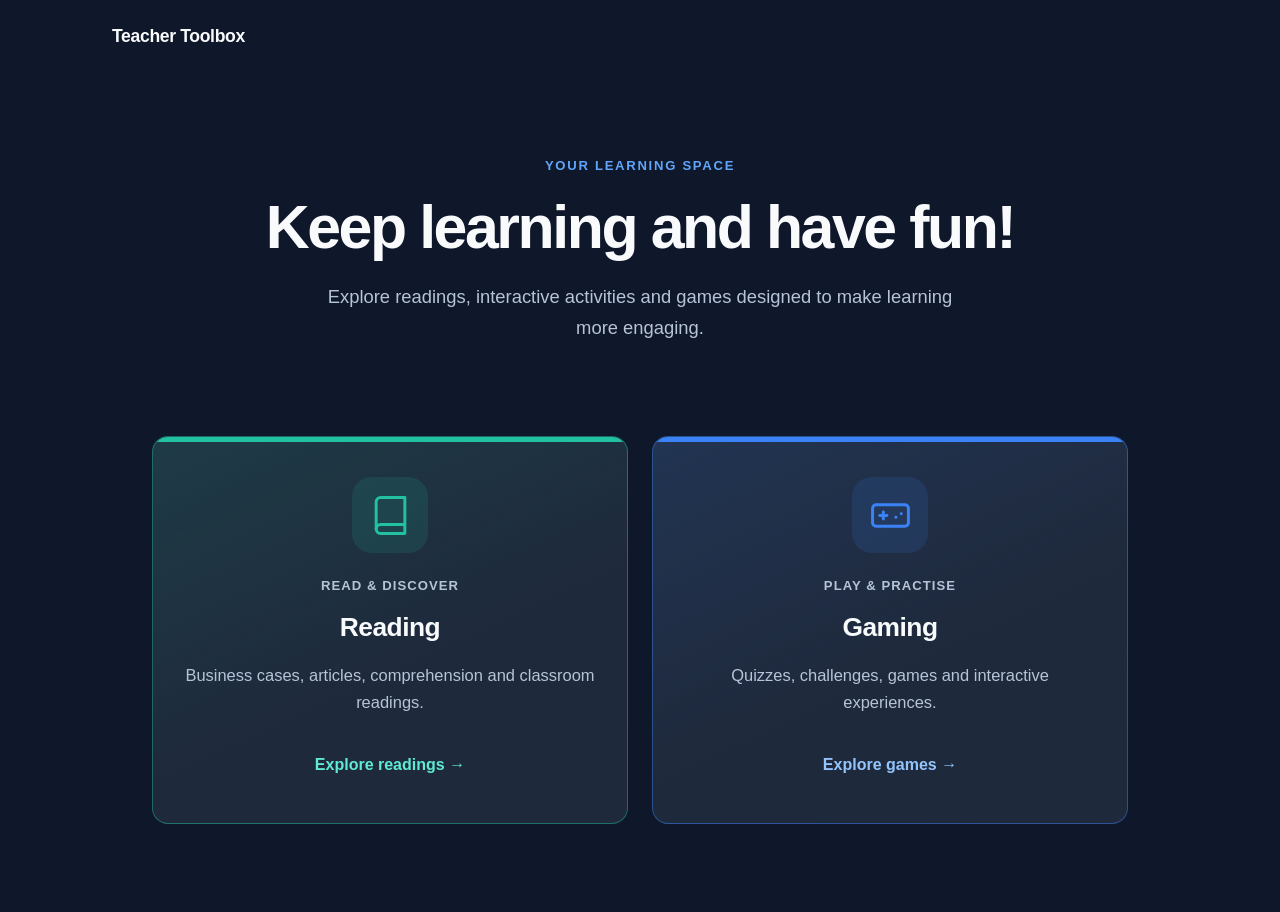
==== index.html @ 6ec53516 "Update index.html" ====
<!DOCTYPE html>
<html lang="en">
<head>
<meta charset="UTF-8">
<meta name="viewport" content="width=device-width, initial-scale=1.0">
<meta name="description" content="A bilingual library of reading activities and educational games.">
<meta name="theme-color" content="#0f172a">
<title>Teacher Toolbox | Learning Library</title>
<style>
:root {
  --bg-color:#0f172a; --surface-color:#1e293b; --text-primary:#f8fafc;
  --text-secondary:#b6c4d8; --accent-color:#60a5fa; --border-color:#3b4b63;
  --reading-accent:#22c1a1; --reading-soft:rgba(34,193,161,.12);
  --gaming-accent:#3b82f6; --gaming-soft:rgba(59,130,246,.13);
  --font-family:-apple-system,BlinkMacSystemFont,"Segoe UI",Roboto,Helvetica,Arial,sans-serif;
}
*{box-sizing:border-box;margin:0;padding:0}
body{min-height:100vh;background:var(--bg-color);color:var(--text-primary);font-family:var(--font-family);font-size:17px;line-height:1.65;-webkit-font-smoothing:antialiased;text-rendering:optimizeLegibility}
a{color:inherit;text-decoration:none}
.site-header{display:flex;align-items:center;justify-content:space-between;width:min(1120px,100%);margin:0 auto;padding:1.35rem 2rem}
.brand{font-size:1.1rem;font-weight:700;letter-spacing:-.02em}
.hero{max-width:850px;margin:0 auto;padding:5.2rem 1.5rem 4rem;text-align:center}
.eyebrow{display:block;margin-bottom:1rem;color:var(--accent-color);font-size:.82rem;font-weight:750;letter-spacing:.13em;text-transform:uppercase}
.hero h1{margin-bottom:1.25rem;font-size:clamp(2.5rem,5.5vw,3.8rem);font-weight:750;letter-spacing:-.04em;line-height:1.12}
.hero p{max-width:650px;margin:0 auto;color:var(--text-secondary);font-size:1.15rem;line-height:1.7}
.categories{width:min(1040px,100%);margin:0 auto;padding:1.8rem 2rem 5.5rem}
.category-grid{display:grid;grid-template-columns:repeat(2,minmax(0,1fr));gap:1.5rem}
.category-card{position:relative;display:flex;min-width:0;flex-direction:column;align-items:center;overflow:hidden;padding:2.5rem 2rem 2.2rem;border:1px solid var(--border-color);border-radius:16px;background:var(--surface-color);text-align:center;transition:transform .2s ease,border-color .2s ease,box-shadow .2s ease}
.category-card:before{position:absolute;top:0;left:0;width:100%;height:5px;content:""}
.reading-card{border-color:rgba(34,193,161,.42);background:linear-gradient(155deg,var(--reading-soft),transparent 58%),var(--surface-color)}
.reading-card:before{background:var(--reading-accent)}
.games-card{border-color:rgba(59,130,246,.45);background:linear-gradient(155deg,var(--gaming-soft),transparent 58%),var(--surface-color)}
.games-card:before{background:var(--gaming-accent)}
.category-card:hover,.category-card:focus-visible{transform:translateY(-4px);outline:none;box-shadow:0 14px 32px rgba(0,0,0,.2)}
.reading-card:hover,.reading-card:focus-visible{border-color:var(--reading-accent)}
.games-card:hover,.games-card:focus-visible{border-color:var(--gaming-accent)}
.card-icon{display:grid;width:76px;height:76px;place-items:center;margin:0 auto 1.35rem;border-radius:20px}
.reading-card .card-icon{color:var(--reading-accent);background:var(--reading-soft)}
.games-card .card-icon{color:var(--gaming-accent);background:var(--gaming-soft)}
.card-icon svg{display:block;width:43px;height:43px;fill:none;stroke:currentColor;stroke-width:1.65;stroke-linecap:round;stroke-linejoin:round}
.card-label{margin-bottom:.55rem;color:var(--text-secondary);font-size:.82rem;font-weight:750;letter-spacing:.08em;text-transform:uppercase}
.category-card h2{margin-bottom:.8rem;font-size:1.65rem;font-weight:700;letter-spacing:-.02em}
.category-card p{flex-grow:1;margin-bottom:1.7rem;color:var(--text-secondary);font-size:1.03rem;line-height:1.65}
.card-link{display:inline-flex;align-items:center;min-height:44px;font-size:1rem;font-weight:700}
.reading-card .card-link{color:#5eead4}
.games-card .card-link{color:#93c5fd}
@media(max-width:700px){
 body{font-size:16px}
 .site-header{padding:1.1rem 1.25rem}
 .hero{padding:3.5rem 1.25rem 2.7rem}
 .hero h1{font-size:clamp(2.15rem,9vw,3rem)}
 .hero p{font-size:1.05rem}
 .categories{padding:1rem 1.15rem 3.5rem}
 .category-grid{grid-template-columns:1fr;gap:1.1rem}
 .category-card{padding:2rem 1.4rem 1.8rem}
 .category-card h2{font-size:1.55rem}
 .category-card p{font-size:1rem}
}
@media(max-width:360px){.hero h1{font-size:2rem}.category-card{padding-inline:1.1rem}}
@media(prefers-reduced-motion:reduce){*,*::before,*::after{scroll-behavior:auto!important;transition-duration:.01ms!important}}
</style>
</head>
<body>
<header class="site-header"><a class="brand" href="index.html">Teacher Toolbox</a></header>
<main>
<section class="hero">
<span class="eyebrow">YOUR LEARNING SPACE</span>
<h1>Keep learning and have fun!</h1>
<p>Explore readings, interactive activities and games designed to make learning more engaging.</p>
</section>
<section class="categories" id="categories" aria-label="Learning categories">
<div class="category-grid">
<a class="category-card reading-card" href="reading/index.html">
<div class="card-icon" aria-hidden="true">
<svg viewBox="0 0 24 24">
<path d="M4 19.5A2.5 2.5 0 0 1 6.5 17H20"></path>
<path d="M6.5 2H20v20H6.5A2.5 2.5 0 0 1 4 19.5v-15A2.5 2.5 0 0 1 6.5 2z"></path>
</svg>
</div>
<span class="card-label">READ & DISCOVER</span>
<h2>Reading</h2>
<p>Business cases, articles, comprehension and classroom readings.</p>
<span class="card-link">Explore readings →</span>
</a>
<a class="category-card games-card" href="games/index.html">
<div class="card-icon" aria-hidden="true">
<svg viewBox="0 0 24 24">
<rect x="2" y="6" width="20" height="12" rx="2"></rect>
<line x1="6" y1="12" x2="10" y2="12"></line>
<line x1="8" y1="10" x2="8" y2="14"></line>
<line x1="15" y1="13" x2="15.01" y2="13"></line>
<line x1="18" y1="11" x2="18.01" y2="11"></line>
</svg>
</div>
<span class="card-label">PLAY & PRACTISE</span>
<h2>Gaming</h2>
<p>Quizzes, challenges, games and interactive experiences.</p>
<span class="card-link">Explore games →</span>
</a>
</div>
</section>
</main>
</body>
</html>
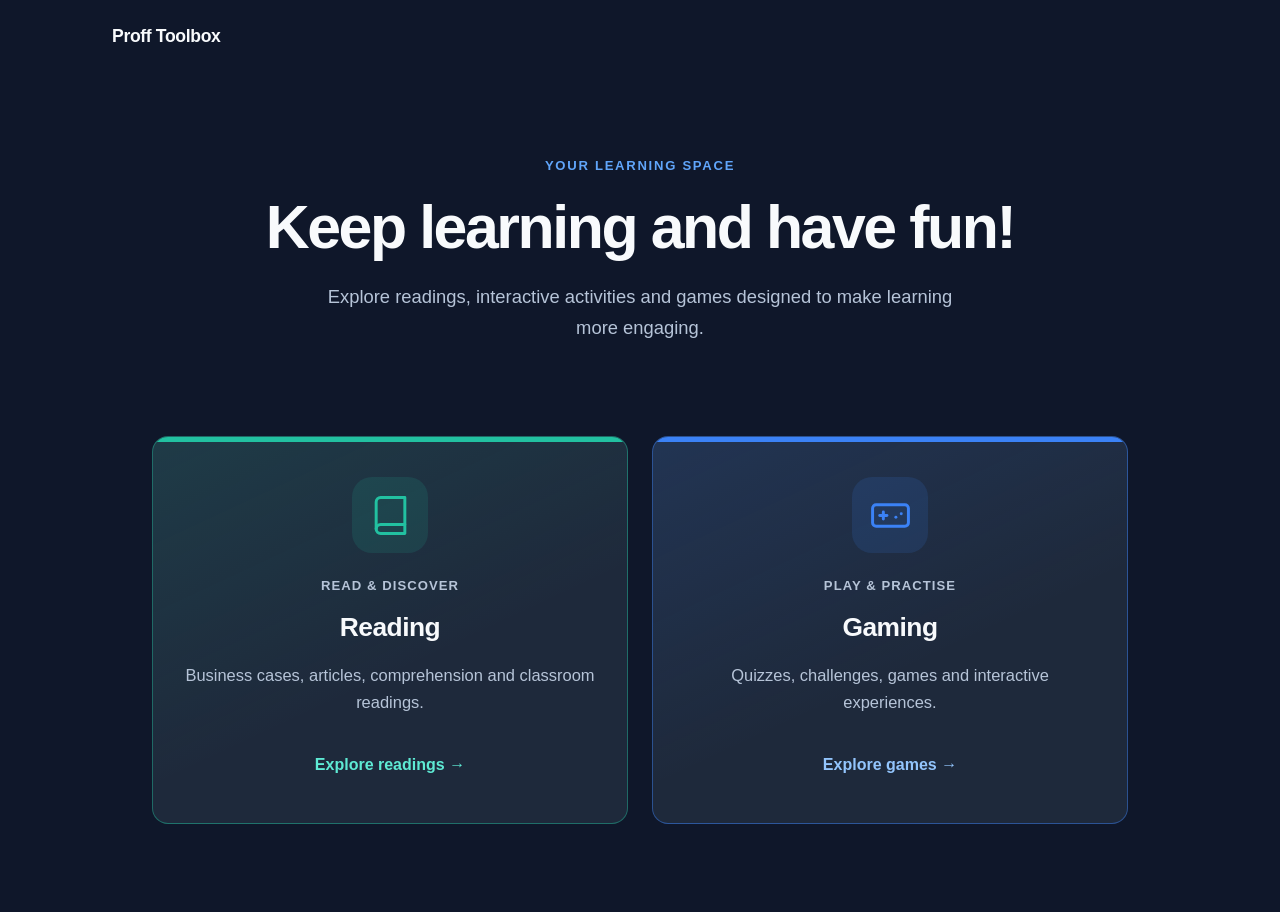
==== commit 6a67cbf4: "Update index.html" ====
--- a/index.html
+++ b/index.html
@@ -5,7 +5,7 @@
 <meta name="viewport" content="width=device-width, initial-scale=1.0">
 <meta name="description" content="A bilingual library of reading activities and educational games.">
 <meta name="theme-color" content="#0f172a">
-<title>Teacher Toolbox | Learning Library</title>
+<title>Proff Toolbox | Learning Library</title>
 <style>
 :root {
   --bg-color:#0f172a; --surface-color:#1e293b; --text-primary:#f8fafc;
@@ -61,7 +61,7 @@
 </style>
 </head>
 <body>
-<header class="site-header"><a class="brand" href="index.html">Teacher Toolbox</a></header>
+<header class="site-header"><a class="brand" href="index.html">Proff Toolbox</a></header>
 <main>
 <section class="hero">
 <span class="eyebrow">YOUR LEARNING SPACE</span>
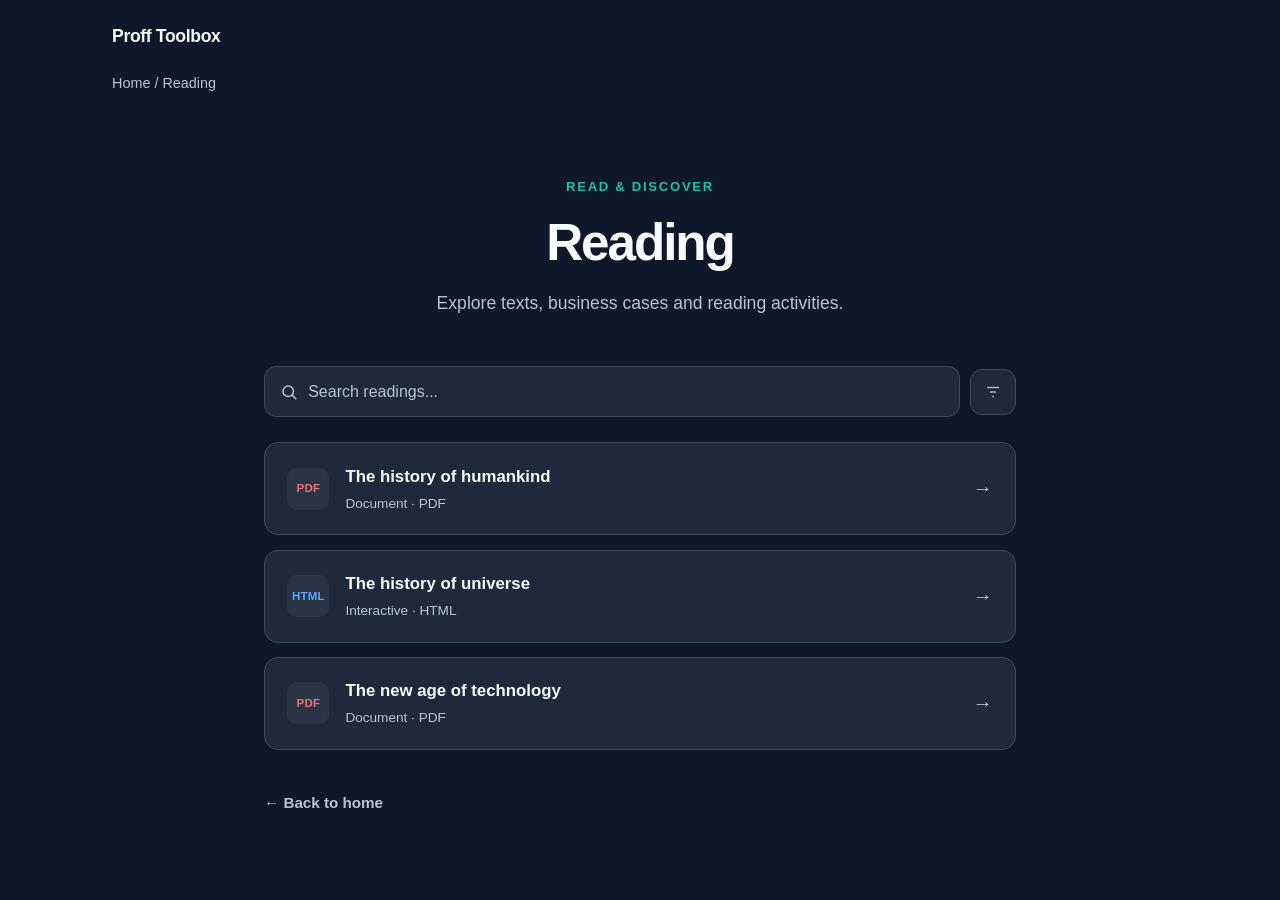
==== commit a322d343: "Update index.html" ====
--- a/index.html
+++ b/index.html
@@ -1,104 +1,474 @@
 <!DOCTYPE html>
 <html lang="en">
 <head>
-<meta charset="UTF-8">
-<meta name="viewport" content="width=device-width, initial-scale=1.0">
-<meta name="description" content="A bilingual library of reading activities and educational games.">
-<meta name="theme-color" content="#0f172a">
-<title>Proff Toolbox | Learning Library</title>
-<style>
-:root {
-  --bg-color:#0f172a; --surface-color:#1e293b; --text-primary:#f8fafc;
-  --text-secondary:#b6c4d8; --accent-color:#60a5fa; --border-color:#3b4b63;
-  --reading-accent:#22c1a1; --reading-soft:rgba(34,193,161,.12);
-  --gaming-accent:#3b82f6; --gaming-soft:rgba(59,130,246,.13);
-  --font-family:-apple-system,BlinkMacSystemFont,"Segoe UI",Roboto,Helvetica,Arial,sans-serif;
-}
-*{box-sizing:border-box;margin:0;padding:0}
-body{min-height:100vh;background:var(--bg-color);color:var(--text-primary);font-family:var(--font-family);font-size:17px;line-height:1.65;-webkit-font-smoothing:antialiased;text-rendering:optimizeLegibility}
-a{color:inherit;text-decoration:none}
-.site-header{display:flex;align-items:center;justify-content:space-between;width:min(1120px,100%);margin:0 auto;padding:1.35rem 2rem}
-.brand{font-size:1.1rem;font-weight:700;letter-spacing:-.02em}
-.hero{max-width:850px;margin:0 auto;padding:5.2rem 1.5rem 4rem;text-align:center}
-.eyebrow{display:block;margin-bottom:1rem;color:var(--accent-color);font-size:.82rem;font-weight:750;letter-spacing:.13em;text-transform:uppercase}
-.hero h1{margin-bottom:1.25rem;font-size:clamp(2.5rem,5.5vw,3.8rem);font-weight:750;letter-spacing:-.04em;line-height:1.12}
-.hero p{max-width:650px;margin:0 auto;color:var(--text-secondary);font-size:1.15rem;line-height:1.7}
-.categories{width:min(1040px,100%);margin:0 auto;padding:1.8rem 2rem 5.5rem}
-.category-grid{display:grid;grid-template-columns:repeat(2,minmax(0,1fr));gap:1.5rem}
-.category-card{position:relative;display:flex;min-width:0;flex-direction:column;align-items:center;overflow:hidden;padding:2.5rem 2rem 2.2rem;border:1px solid var(--border-color);border-radius:16px;background:var(--surface-color);text-align:center;transition:transform .2s ease,border-color .2s ease,box-shadow .2s ease}
-.category-card:before{position:absolute;top:0;left:0;width:100%;height:5px;content:""}
-.reading-card{border-color:rgba(34,193,161,.42);background:linear-gradient(155deg,var(--reading-soft),transparent 58%),var(--surface-color)}
-.reading-card:before{background:var(--reading-accent)}
-.games-card{border-color:rgba(59,130,246,.45);background:linear-gradient(155deg,var(--gaming-soft),transparent 58%),var(--surface-color)}
-.games-card:before{background:var(--gaming-accent)}
-.category-card:hover,.category-card:focus-visible{transform:translateY(-4px);outline:none;box-shadow:0 14px 32px rgba(0,0,0,.2)}
-.reading-card:hover,.reading-card:focus-visible{border-color:var(--reading-accent)}
-.games-card:hover,.games-card:focus-visible{border-color:var(--gaming-accent)}
-.card-icon{display:grid;width:76px;height:76px;place-items:center;margin:0 auto 1.35rem;border-radius:20px}
-.reading-card .card-icon{color:var(--reading-accent);background:var(--reading-soft)}
-.games-card .card-icon{color:var(--gaming-accent);background:var(--gaming-soft)}
-.card-icon svg{display:block;width:43px;height:43px;fill:none;stroke:currentColor;stroke-width:1.65;stroke-linecap:round;stroke-linejoin:round}
-.card-label{margin-bottom:.55rem;color:var(--text-secondary);font-size:.82rem;font-weight:750;letter-spacing:.08em;text-transform:uppercase}
-.category-card h2{margin-bottom:.8rem;font-size:1.65rem;font-weight:700;letter-spacing:-.02em}
-.category-card p{flex-grow:1;margin-bottom:1.7rem;color:var(--text-secondary);font-size:1.03rem;line-height:1.65}
-.card-link{display:inline-flex;align-items:center;min-height:44px;font-size:1rem;font-weight:700}
-.reading-card .card-link{color:#5eead4}
-.games-card .card-link{color:#93c5fd}
-@media(max-width:700px){
- body{font-size:16px}
- .site-header{padding:1.1rem 1.25rem}
- .hero{padding:3.5rem 1.25rem 2.7rem}
- .hero h1{font-size:clamp(2.15rem,9vw,3rem)}
- .hero p{font-size:1.05rem}
- .categories{padding:1rem 1.15rem 3.5rem}
- .category-grid{grid-template-columns:1fr;gap:1.1rem}
- .category-card{padding:2rem 1.4rem 1.8rem}
- .category-card h2{font-size:1.55rem}
- .category-card p{font-size:1rem}
-}
-@media(max-width:360px){.hero h1{font-size:2rem}.category-card{padding-inline:1.1rem}}
-@media(prefers-reduced-motion:reduce){*,*::before,*::after{scroll-behavior:auto!important;transition-duration:.01ms!important}}
-</style>
+  <meta charset="UTF-8">
+  <meta name="viewport" content="width=device-width, initial-scale=1.0">
+  <meta name="theme-color" content="#0f172a">
+  <title>Reading | Proff Toolbox</title>
+  <style>
+    :root {
+      --bg-color: #0f172a;
+      --surface-color: #1e293b;
+      --text-primary: #f8fafc;
+      --text-secondary: #b6c4d8;
+      --accent-color: #60a5fa;
+      --border-color: #3b4b63;
+      --reading-accent: #22c1a1;
+      --reading-soft: rgba(34, 193, 161, 0.12);
+      --font-family: -apple-system, BlinkMacSystemFont, "Segoe UI", Roboto, Helvetica, Arial, sans-serif;
+    }
+
+    * { box-sizing: border-box; margin: 0; padding: 0; }
+
+    body {
+      min-height: 100vh;
+      background: var(--bg-color);
+      color: var(--text-primary);
+      font-family: var(--font-family);
+      font-size: 17px;
+      line-height: 1.65;
+      -webkit-font-smoothing: antialiased;
+    }
+
+    a { color: inherit; text-decoration: none; }
+
+    .site-header {
+      display: flex;
+      align-items: center;
+      justify-content: space-between;
+      width: min(1120px, 100%);
+      margin: 0 auto;
+      padding: 1.35rem 2rem;
+    }
+
+    .brand {
+      font-size: 1.1rem;
+      font-weight: 700;
+      letter-spacing: -0.02em;
+    }
+
+    .breadcrumb {
+      width: min(1120px, 100%);
+      margin: 0 auto;
+      padding: 0 2rem 1.5rem;
+      color: var(--text-secondary);
+      font-size: 0.9rem;
+    }
+
+    .breadcrumb a:hover { color: var(--accent-color); }
+
+    .page-hero {
+      max-width: 850px;
+      margin: 0 auto;
+      padding: 3.5rem 1.5rem 2.5rem;
+      text-align: center;
+    }
+
+    .eyebrow {
+      display: block;
+      margin-bottom: 1rem;
+      color: var(--reading-accent);
+      font-size: 0.82rem;
+      font-weight: 750;
+      letter-spacing: 0.13em;
+      text-transform: uppercase;
+    }
+
+    .page-hero h1 {
+      margin-bottom: 1rem;
+      font-size: clamp(2.2rem, 5vw, 3.2rem);
+      font-weight: 750;
+      letter-spacing: -0.04em;
+      line-height: 1.15;
+    }
+
+    .page-hero p {
+      max-width: 580px;
+      margin: 0 auto;
+      color: var(--text-secondary);
+      font-size: 1.1rem;
+      line-height: 1.7;
+    }
+
+    .section {
+      width: min(800px, 100%);
+      margin: 0 auto;
+      padding: 0.5rem 1.5rem 5rem;
+    }
+
+    /* ===== Search + Filter bar ===== */
+    .filter-bar {
+      position: relative;
+      margin-bottom: 1.6rem;
+      display: flex;
+      align-items: center;
+      gap: 0.6rem;
+    }
+
+    .search-wrap {
+      position: relative;
+      flex: 1;
+    }
+
+    .search-wrap svg {
+      position: absolute;
+      left: 1rem;
+      top: 50%;
+      transform: translateY(-50%);
+      width: 18px;
+      height: 18px;
+      stroke: var(--text-secondary);
+      pointer-events: none;
+    }
+
+    .filter-bar input {
+      width: 100%;
+      padding: 0.95rem 1.1rem 0.95rem 2.7rem;
+      background: var(--surface-color);
+      border: 1px solid var(--border-color);
+      border-radius: 12px;
+      color: var(--text-primary);
+      font-size: 1rem;
+      font-family: inherit;
+      outline: none;
+      transition: border-color 0.2s ease;
+    }
+
+    .filter-bar input:focus {
+      border-color: var(--reading-accent);
+    }
+
+    .filter-bar input::placeholder {
+      color: var(--text-secondary);
+    }
+
+    /* Filter button */
+    .filter-btn {
+      flex-shrink: 0;
+      width: 46px;
+      height: 46px;
+      display: grid;
+      place-items: center;
+      background: var(--surface-color);
+      border: 1px solid var(--border-color);
+      border-radius: 12px;
+      color: var(--text-secondary);
+      cursor: pointer;
+      transition: border-color 0.2s, color 0.2s;
+    }
+
+    .filter-btn:hover,
+    .filter-btn.active {
+      border-color: var(--reading-accent);
+      color: var(--reading-accent);
+    }
+
+    .filter-btn svg {
+      width: 18px;
+      height: 18px;
+      stroke: currentColor;
+      fill: none;
+      stroke-width: 1.8;
+    }
+
+    /* Filter dropdown */
+    .filter-menu {
+      display: none;
+      position: absolute;
+      top: calc(100% + 6px);
+      right: 0;
+      min-width: 180px;
+      background: var(--surface-color);
+      border: 1px solid var(--border-color);
+      border-radius: 12px;
+      padding: 0.4rem;
+      z-index: 20;
+      box-shadow: 0 10px 28px rgba(0,0,0,0.35);
+    }
+
+    .filter-menu.open {
+      display: block;
+    }
+
+    .filter-menu button {
+      display: block;
+      width: 100%;
+      text-align: left;
+      padding: 0.7rem 0.9rem;
+      background: transparent;
+      border: none;
+      border-radius: 8px;
+      color: var(--text-primary);
+      font-size: 0.95rem;
+      font-family: inherit;
+      cursor: pointer;
+    }
+
+    .filter-menu button:hover {
+      background: rgba(255,255,255,0.06);
+    }
+
+    .filter-menu button.active {
+      color: var(--reading-accent);
+      font-weight: 600;
+    }
+
+    /* ===== Reading list ===== */
+    .reading-list {
+      display: flex;
+      flex-direction: column;
+      gap: 0.9rem;
+    }
+
+    .reading-item {
+      display: flex;
+      align-items: center;
+      justify-content: space-between;
+      padding: 1.2rem 1.4rem;
+      background: var(--surface-color);
+      border: 1px solid var(--border-color);
+      border-radius: 14px;
+      transition: transform 0.2s ease, border-color 0.2s ease, box-shadow 0.2s ease;
+    }
+
+    .reading-item:hover {
+      transform: translateY(-2px);
+      border-color: var(--reading-accent);
+      box-shadow: 0 8px 24px rgba(0,0,0,0.25);
+    }
+
+    .reading-info {
+      display: flex;
+      align-items: center;
+      gap: 1rem;
+    }
+
+    .file-icon {
+      display: flex;
+      align-items: center;
+      justify-content: center;
+      width: 42px;
+      height: 42px;
+      border-radius: 10px;
+      background: rgba(255,255,255,0.05);
+      font-size: 0.72rem;
+      font-weight: 700;
+      letter-spacing: 0.02em;
+    }
+
+    .file-icon.pdf { color: #f87171; }
+    .file-icon.html { color: #60a5fa; }
+
+    .reading-title {
+      font-weight: 600;
+      font-size: 1.05rem;
+    }
+
+    .reading-type {
+      margin-top: 0.15rem;
+      font-size: 0.85rem;
+      color: var(--text-secondary);
+    }
+
+    .open-arrow {
+      color: var(--text-secondary);
+      font-size: 1.25rem;
+      transition: color 0.2s ease;
+    }
+
+    .reading-item:hover .open-arrow {
+      color: var(--reading-accent);
+    }
+
+    .back-link {
+      display: inline-block;
+      margin-top: 2.5rem;
+      color: var(--text-secondary);
+      font-size: 0.95rem;
+      font-weight: 600;
+    }
+
+    .back-link:hover { color: var(--accent-color); }
+
+    @media (max-width: 700px) {
+      body { font-size: 16px; }
+      .site-header { padding: 1.1rem 1.25rem; }
+      .breadcrumb { padding: 0 1.25rem 1.2rem; }
+      .page-hero { padding: 2.5rem 1.25rem 2rem; }
+      .page-hero h1 { font-size: clamp(1.9rem, 8vw, 2.6rem); }
+      .section { padding: 0.5rem 1.15rem 4rem; }
+      .reading-item { padding: 1.1rem 1.2rem; }
+    }
+
+    @media (prefers-reduced-motion: reduce) {
+      *, *::before, *::after { transition-duration: 0.01ms !important; }
+    }
+  </style>
 </head>
 <body>
-<header class="site-header"><a class="brand" href="index.html">Proff Toolbox</a></header>
-<main>
-<section class="hero">
-<span class="eyebrow">YOUR LEARNING SPACE</span>
-<h1>Keep learning and have fun!</h1>
-<p>Explore readings, interactive activities and games designed to make learning more engaging.</p>
-</section>
-<section class="categories" id="categories" aria-label="Learning categories">
-<div class="category-grid">
-<a class="category-card reading-card" href="reading/index.html">
-<div class="card-icon" aria-hidden="true">
-<svg viewBox="0 0 24 24">
-<path d="M4 19.5A2.5 2.5 0 0 1 6.5 17H20"></path>
-<path d="M6.5 2H20v20H6.5A2.5 2.5 0 0 1 4 19.5v-15A2.5 2.5 0 0 1 6.5 2z"></path>
-</svg>
-</div>
-<span class="card-label">READ & DISCOVER</span>
-<h2>Reading</h2>
-<p>Business cases, articles, comprehension and classroom readings.</p>
-<span class="card-link">Explore readings →</span>
-</a>
-<a class="category-card games-card" href="games/index.html">
-<div class="card-icon" aria-hidden="true">
-<svg viewBox="0 0 24 24">
-<rect x="2" y="6" width="20" height="12" rx="2"></rect>
-<line x1="6" y1="12" x2="10" y2="12"></line>
-<line x1="8" y1="10" x2="8" y2="14"></line>
-<line x1="15" y1="13" x2="15.01" y2="13"></line>
-<line x1="18" y1="11" x2="18.01" y2="11"></line>
-</svg>
-</div>
-<span class="card-label">PLAY & PRACTISE</span>
-<h2>Gaming</h2>
-<p>Quizzes, challenges, games and interactive experiences.</p>
-<span class="card-link">Explore games →</span>
-</a>
-</div>
-</section>
-</main>
+  <header class="site-header">
+    <a class="brand" href="../index.html">Proff Toolbox</a>
+  </header>
+
+  <div class="breadcrumb">
+    <a href="../index.html">Home</a> / Reading
+  </div>
+
+  <main>
+    <section class="page-hero">
+      <span class="eyebrow">READ & DISCOVER</span>
+      <h1>Reading</h1>
+      <p>Explore texts, business cases and reading activities.</p>
+    </section>
+
+    <section class="section">
+      <!-- Search + Filter -->
+      <div class="filter-bar">
+        <div class="search-wrap">
+          <!-- Magnifying glass icon -->
+          <svg viewBox="0 0 24 24" fill="none" stroke-width="2" stroke-linecap="round" stroke-linejoin="round">
+            <circle cx="11" cy="11" r="7"></circle>
+            <line x1="16.5" y1="16.5" x2="21" y2="21"></line>
+          </svg>
+          <input
+            type="text"
+            id="searchInput"
+            placeholder="Search readings..."
+            aria-label="Search readings"
+          >
+        </div>
+
+        <!-- Filter button -->
+        <button class="filter-btn" id="filterBtn" aria-label="Filter options" title="Filter">
+          <svg viewBox="0 0 24 24">
+            <line x1="4" y1="6" x2="20" y2="6"></line>
+            <line x1="8" y1="12" x2="16" y2="12"></line>
+            <line x1="11" y1="18" x2="13" y2="18"></line>
+          </svg>
+        </button>
+
+        <!-- Filter menu -->
+        <div class="filter-menu" id="filterMenu">
+          <button data-filter="all" class="active">All files</button>
+          <button data-filter="pdf">PDF only</button>
+          <button data-filter="html">HTML only</button>
+          <button data-filter="az">Sort A–Z</button>
+        </div>
+      </div>
+
+      <!-- Reading list -->
+      <div class="reading-list" id="readingList">
+        <a href="./PDF/The history of humankind.pdf" target="_blank" rel="noopener" class="reading-item" data-type="pdf">
+          <div class="reading-info">
+            <div class="file-icon pdf">PDF</div>
+            <div>
+              <div class="reading-title">The history of humankind</div>
+              <div class="reading-type">Document · PDF</div>
+            </div>
+          </div>
+          <div class="open-arrow">→</div>
+        </a>
+
+        <a href="./HTML/The history of universe.html" target="_blank" rel="noopener" class="reading-item" data-type="html">
+          <div class="reading-info">
+            <div class="file-icon html">HTML</div>
+            <div>
+              <div class="reading-title">The history of universe</div>
+              <div class="reading-type">Interactive · HTML</div>
+            </div>
+          </div>
+          <div class="open-arrow">→</div>
+        </a>
+
+        <a href="./PDF/The new age of technology.pdf" target="_blank" rel="noopener" class="reading-item" data-type="pdf">
+          <div class="reading-info">
+            <div class="file-icon pdf">PDF</div>
+            <div>
+              <div class="reading-title">The new age of technology</div>
+              <div class="reading-type">Document · PDF</div>
+            </div>
+          </div>
+          <div class="open-arrow">→</div>
+        </a>
+      </div>
+
+      <a class="back-link" href="../index.html">← Back to home</a>
+    </section>
+  </main>
+
+  <script>
+    document.addEventListener('DOMContentLoaded', () => {
+      const searchInput = document.getElementById('searchInput');
+      const filterBtn = document.getElementById('filterBtn');
+      const filterMenu = document.getElementById('filterMenu');
+      const list = document.getElementById('readingList');
+      let currentFilter = 'all';
+      let sortAZ = false;
+
+      // Toggle filter menu
+      filterBtn.addEventListener('click', (e) => {
+        e.stopPropagation();
+        filterMenu.classList.toggle('open');
+        filterBtn.classList.toggle('active');
+      });
+
+      // Close menu when clicking outside
+      document.addEventListener('click', () => {
+        filterMenu.classList.remove('open');
+        filterBtn.classList.remove('active');
+      });
+
+      filterMenu.addEventListener('click', (e) => e.stopPropagation());
+
+      // Filter buttons
+      filterMenu.querySelectorAll('button').forEach(btn => {
+        btn.addEventListener('click', () => {
+          const value = btn.dataset.filter;
+
+          // Update active state
+          filterMenu.querySelectorAll('button').forEach(b => b.classList.remove('active'));
+          btn.classList.add('active');
+
+          if (value === 'az') {
+            sortAZ = true;
+          } else {
+            currentFilter = value;
+            sortAZ = false;
+          }
+
+          applyFilters();
+          filterMenu.classList.remove('open');
+          filterBtn.classList.remove('active');
+        });
+      });
+
+      // Search
+      searchInput.addEventListener('input', applyFilters);
+
+      function applyFilters() {
+        const query = searchInput.value.toLowerCase().trim();
+        const items = Array.from(list.querySelectorAll('.reading-item'));
+
+        // Filter
+        items.forEach(item => {
+          const title = item.querySelector('.reading-title').textContent.toLowerCase();
+          const type = item.dataset.type;
+          const matchesSearch = title.includes(query);
+          const matchesType = currentFilter === 'all' || type === currentFilter;
+          item.style.display = (matchesSearch && matchesType) ? 'flex' : 'none';
+        });
+
+        // Sort A-Z if requested
+        if (sortAZ) {
+          items.sort((a, b) => {
+            const ta = a.querySelector('.reading-title').textContent.toLowerCase();
+            const tb = b.querySelector('.reading-title').textContent.toLowerCase();
+            return ta.localeCompare(tb);
+          });
+          items.forEach(item => list.appendChild(item));
+        }
+      }
+    });
+  </script>
 </body>
 </html>
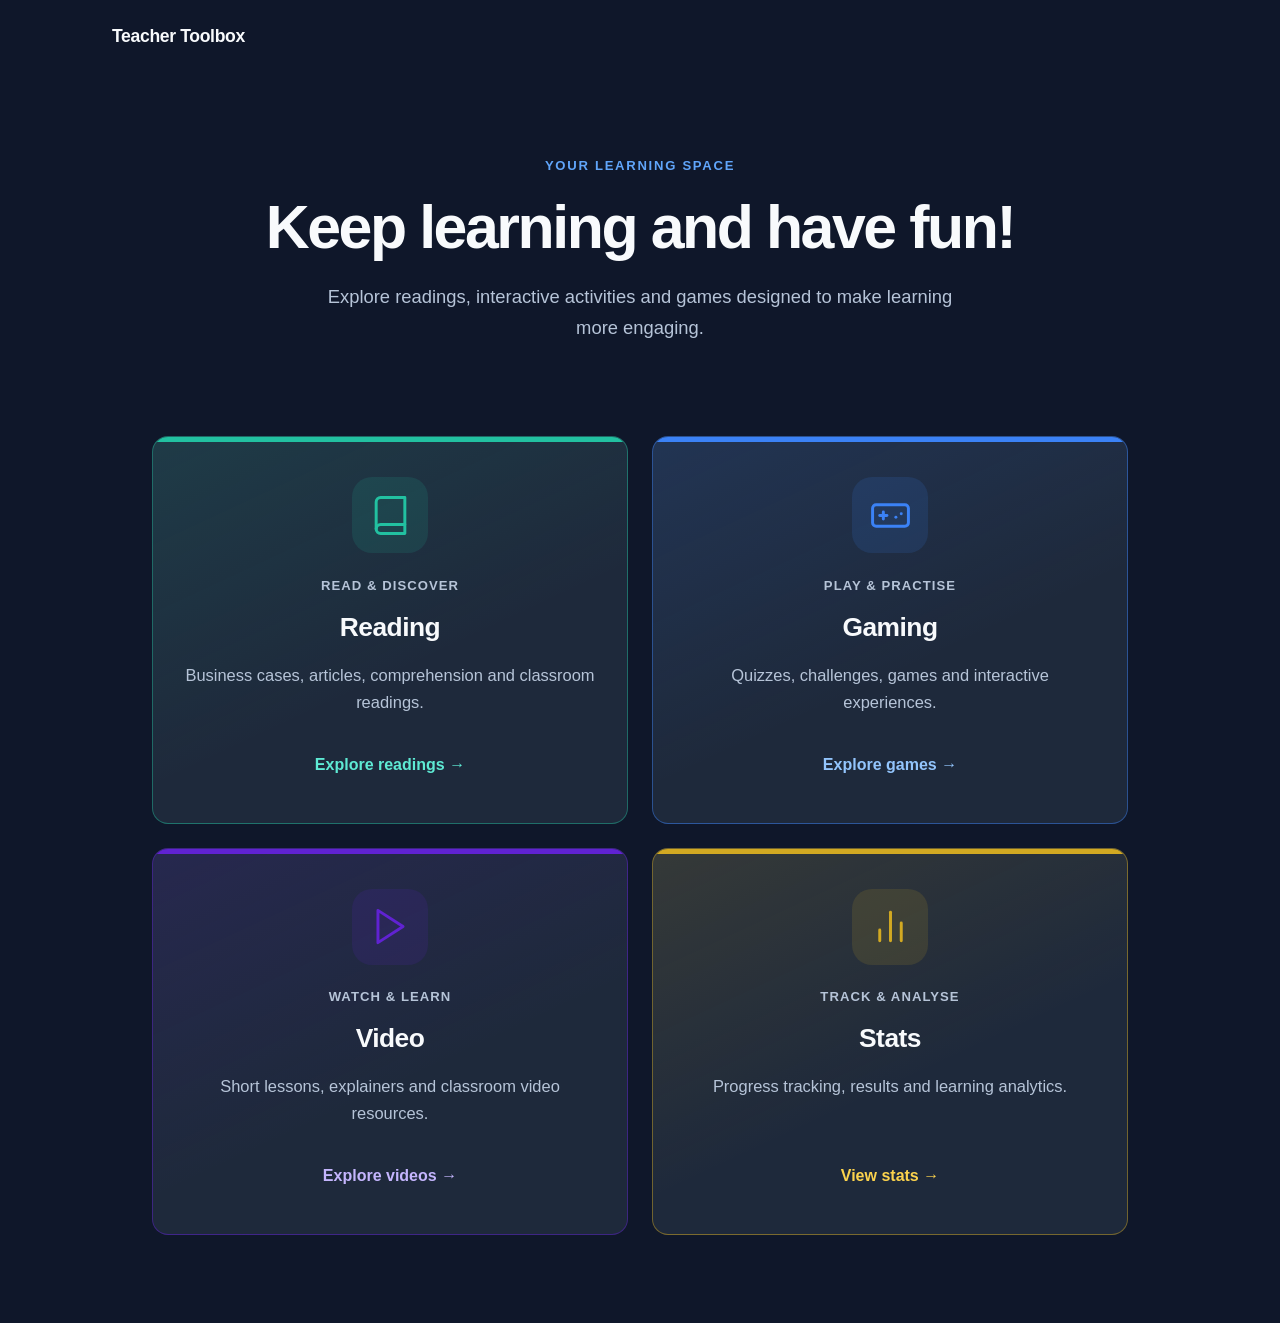
==== commit aa9a6acc: "Update index.html" ====
--- a/index.html
+++ b/index.html
@@ -1,474 +1,176 @@
 <!DOCTYPE html>
 <html lang="en">
 <head>
-  <meta charset="UTF-8">
-  <meta name="viewport" content="width=device-width, initial-scale=1.0">
-  <meta name="theme-color" content="#0f172a">
-  <title>Reading | Proff Toolbox</title>
-  <style>
-    :root {
-      --bg-color: #0f172a;
-      --surface-color: #1e293b;
-      --text-primary: #f8fafc;
-      --text-secondary: #b6c4d8;
-      --accent-color: #60a5fa;
-      --border-color: #3b4b63;
-      --reading-accent: #22c1a1;
-      --reading-soft: rgba(34, 193, 161, 0.12);
-      --font-family: -apple-system, BlinkMacSystemFont, "Segoe UI", Roboto, Helvetica, Arial, sans-serif;
-    }
+<meta charset="UTF-8">
+<meta name="viewport" content="width=device-width, initial-scale=1.0">
+<meta name="description" content="A bilingual library of reading activities and educational games.">
+<meta name="theme-color" content="#0f172a">
+<title>Teacher Toolbox | Learning Library</title>
+<style>
+:root {
+  --bg-color:#0f172a;
+  --surface-color:#1e293b;
+  --text-primary:#f8fafc;
+  --text-secondary:#b6c4d8;
+  --accent-color:#60a5fa;
+  --border-color:#3b4b63;
 
-    * { box-sizing: border-box; margin: 0; padding: 0; }
+  --reading-accent:#22c1a1;
+  --reading-soft:rgba(34,193,161,.12);
 
-    body {
-      min-height: 100vh;
-      background: var(--bg-color);
-      color: var(--text-primary);
-      font-family: var(--font-family);
-      font-size: 17px;
-      line-height: 1.65;
-      -webkit-font-smoothing: antialiased;
-    }
+  --gaming-accent:#3b82f6;
+  --gaming-soft:rgba(59,130,246,.13);
 
-    a { color: inherit; text-decoration: none; }
+  --video-accent:#6022d2;
+  --video-soft:rgba(96,34,210,.13);
 
-    .site-header {
-      display: flex;
-      align-items: center;
-      justify-content: space-between;
-      width: min(1120px, 100%);
-      margin: 0 auto;
-      padding: 1.35rem 2rem;
-    }
+  --stats-accent:#d2a922;
+  --stats-soft:rgba(210,169,34,.13);
 
-    .brand {
-      font-size: 1.1rem;
-      font-weight: 700;
-      letter-spacing: -0.02em;
-    }
+  --font-family:-apple-system,BlinkMacSystemFont,"Segoe UI",Roboto,Helvetica,Arial,sans-serif;
+}
+*{box-sizing:border-box;margin:0;padding:0}
+body{min-height:100vh;background:var(--bg-color);color:var(--text-primary);font-family:var(--font-family);font-size:17px;line-height:1.65;-webkit-font-smoothing:antialiased;text-rendering:optimizeLegibility}
+a{color:inherit;text-decoration:none}
+.site-header{display:flex;align-items:center;justify-content:space-between;width:min(1120px,100%);margin:0 auto;padding:1.35rem 2rem}
+.brand{font-size:1.1rem;font-weight:700;letter-spacing:-.02em}
+.hero{max-width:850px;margin:0 auto;padding:5.2rem 1.5rem 4rem;text-align:center}
+.eyebrow{display:block;margin-bottom:1rem;color:var(--accent-color);font-size:.82rem;font-weight:750;letter-spacing:.13em;text-transform:uppercase}
+.hero h1{margin-bottom:1.25rem;font-size:clamp(2.5rem,5.5vw,3.8rem);font-weight:750;letter-spacing:-.04em;line-height:1.12}
+.hero p{max-width:650px;margin:0 auto;color:var(--text-secondary);font-size:1.15rem;line-height:1.7}
+.categories{width:min(1040px,100%);margin:0 auto;padding:1.8rem 2rem 5.5rem}
+.category-grid{display:grid;grid-template-columns:repeat(2,minmax(0,1fr));gap:1.5rem}
+.category-card{position:relative;display:flex;min-width:0;flex-direction:column;align-items:center;overflow:hidden;padding:2.5rem 2rem 2.2rem;border:1px solid var(--border-color);border-radius:16px;background:var(--surface-color);text-align:center;transition:transform .2s ease,border-color .2s ease,box-shadow .2s ease}
+.category-card:before{position:absolute;top:0;left:0;width:100%;height:5px;content:""}
 
-    .breadcrumb {
-      width: min(1120px, 100%);
-      margin: 0 auto;
-      padding: 0 2rem 1.5rem;
-      color: var(--text-secondary);
-      font-size: 0.9rem;
-    }
+/* Reading */
+.reading-card{border-color:rgba(34,193,161,.42);background:linear-gradient(155deg,var(--reading-soft),transparent 58%),var(--surface-color)}
+.reading-card:before{background:var(--reading-accent)}
+.reading-card .card-icon{color:var(--reading-accent);background:var(--reading-soft)}
+.reading-card .card-link{color:#5eead4}
+.reading-card:hover,.reading-card:focus-visible{border-color:var(--reading-accent)}
 
-    .breadcrumb a:hover { color: var(--accent-color); }
+/* Gaming */
+.games-card{border-color:rgba(59,130,246,.45);background:linear-gradient(155deg,var(--gaming-soft),transparent 58%),var(--surface-color)}
+.games-card:before{background:var(--gaming-accent)}
+.games-card .card-icon{color:var(--gaming-accent);background:var(--gaming-soft)}
+.games-card .card-link{color:#93c5fd}
+.games-card:hover,.games-card:focus-visible{border-color:var(--gaming-accent)}
 
-    .page-hero {
-      max-width: 850px;
-      margin: 0 auto;
-      padding: 3.5rem 1.5rem 2.5rem;
-      text-align: center;
-    }
+/* Video */
+.video-card{border-color:rgba(96,34,210,.45);background:linear-gradient(155deg,var(--video-soft),transparent 58%),var(--surface-color)}
+.video-card:before{background:var(--video-accent)}
+.video-card .card-icon{color:var(--video-accent);background:var(--video-soft)}
+.video-card .card-link{color:#c4b5fd}
+.video-card:hover,.video-card:focus-visible{border-color:var(--video-accent)}
 
-    .eyebrow {
-      display: block;
-      margin-bottom: 1rem;
-      color: var(--reading-accent);
-      font-size: 0.82rem;
-      font-weight: 750;
-      letter-spacing: 0.13em;
-      text-transform: uppercase;
-    }
+/* Stats */
+.stats-card{border-color:rgba(210,169,34,.45);background:linear-gradient(155deg,var(--stats-soft),transparent 58%),var(--surface-color)}
+.stats-card:before{background:var(--stats-accent)}
+.stats-card .card-icon{color:var(--stats-accent);background:var(--stats-soft)}
+.stats-card .card-link{color:#fcd34d}
+.stats-card:hover,.stats-card:focus-visible{border-color:var(--stats-accent)}
 
-    .page-hero h1 {
-      margin-bottom: 1rem;
-      font-size: clamp(2.2rem, 5vw, 3.2rem);
-      font-weight: 750;
-      letter-spacing: -0.04em;
-      line-height: 1.15;
-    }
+.category-card:hover,.category-card:focus-visible{transform:translateY(-4px);outline:none;box-shadow:0 14px 32px rgba(0,0,0,.2)}
+.card-icon{display:grid;width:76px;height:76px;place-items:center;margin:0 auto 1.35rem;border-radius:20px}
+.card-icon svg{display:block;width:43px;height:43px;fill:none;stroke:currentColor;stroke-width:1.65;stroke-linecap:round;stroke-linejoin:round}
+.card-label{margin-bottom:.55rem;color:var(--text-secondary);font-size:.82rem;font-weight:750;letter-spacing:.08em;text-transform:uppercase}
+.category-card h2{margin-bottom:.8rem;font-size:1.65rem;font-weight:700;letter-spacing:-.02em}
+.category-card p{flex-grow:1;margin-bottom:1.7rem;color:var(--text-secondary);font-size:1.03rem;line-height:1.65}
+.card-link{display:inline-flex;align-items:center;min-height:44px;font-size:1rem;font-weight:700}
 
-    .page-hero p {
-      max-width: 580px;
-      margin: 0 auto;
-      color: var(--text-secondary);
-      font-size: 1.1rem;
-      line-height: 1.7;
-    }
-
-    .section {
-      width: min(800px, 100%);
-      margin: 0 auto;
-      padding: 0.5rem 1.5rem 5rem;
-    }
-
-    /* ===== Search + Filter bar ===== */
-    .filter-bar {
-      position: relative;
-      margin-bottom: 1.6rem;
-      display: flex;
-      align-items: center;
-      gap: 0.6rem;
-    }
-
-    .search-wrap {
-      position: relative;
-      flex: 1;
-    }
-
-    .search-wrap svg {
-      position: absolute;
-      left: 1rem;
-      top: 50%;
-      transform: translateY(-50%);
-      width: 18px;
-      height: 18px;
-      stroke: var(--text-secondary);
-      pointer-events: none;
-    }
-
-    .filter-bar input {
-      width: 100%;
-      padding: 0.95rem 1.1rem 0.95rem 2.7rem;
-      background: var(--surface-color);
-      border: 1px solid var(--border-color);
-      border-radius: 12px;
-      color: var(--text-primary);
-      font-size: 1rem;
-      font-family: inherit;
-      outline: none;
-      transition: border-color 0.2s ease;
-    }
-
-    .filter-bar input:focus {
-      border-color: var(--reading-accent);
-    }
-
-    .filter-bar input::placeholder {
-      color: var(--text-secondary);
-    }
-
-    /* Filter button */
-    .filter-btn {
-      flex-shrink: 0;
-      width: 46px;
-      height: 46px;
-      display: grid;
-      place-items: center;
-      background: var(--surface-color);
-      border: 1px solid var(--border-color);
-      border-radius: 12px;
-      color: var(--text-secondary);
-      cursor: pointer;
-      transition: border-color 0.2s, color 0.2s;
-    }
-
-    .filter-btn:hover,
-    .filter-btn.active {
-      border-color: var(--reading-accent);
-      color: var(--reading-accent);
-    }
-
-    .filter-btn svg {
-      width: 18px;
-      height: 18px;
-      stroke: currentColor;
-      fill: none;
-      stroke-width: 1.8;
-    }
-
-    /* Filter dropdown */
-    .filter-menu {
-      display: none;
-      position: absolute;
-      top: calc(100% + 6px);
-      right: 0;
-      min-width: 180px;
-      background: var(--surface-color);
-      border: 1px solid var(--border-color);
-      border-radius: 12px;
-      padding: 0.4rem;
-      z-index: 20;
-      box-shadow: 0 10px 28px rgba(0,0,0,0.35);
-    }
-
-    .filter-menu.open {
-      display: block;
-    }
-
-    .filter-menu button {
-      display: block;
-      width: 100%;
-      text-align: left;
-      padding: 0.7rem 0.9rem;
-      background: transparent;
-      border: none;
-      border-radius: 8px;
-      color: var(--text-primary);
-      font-size: 0.95rem;
-      font-family: inherit;
-      cursor: pointer;
-    }
-
-    .filter-menu button:hover {
-      background: rgba(255,255,255,0.06);
-    }
-
-    .filter-menu button.active {
-      color: var(--reading-accent);
-      font-weight: 600;
-    }
-
-    /* ===== Reading list ===== */
-    .reading-list {
-      display: flex;
-      flex-direction: column;
-      gap: 0.9rem;
-    }
-
-    .reading-item {
-      display: flex;
-      align-items: center;
-      justify-content: space-between;
-      padding: 1.2rem 1.4rem;
-      background: var(--surface-color);
-      border: 1px solid var(--border-color);
-      border-radius: 14px;
-      transition: transform 0.2s ease, border-color 0.2s ease, box-shadow 0.2s ease;
-    }
-
-    .reading-item:hover {
-      transform: translateY(-2px);
-      border-color: var(--reading-accent);
-      box-shadow: 0 8px 24px rgba(0,0,0,0.25);
-    }
-
-    .reading-info {
-      display: flex;
-      align-items: center;
-      gap: 1rem;
-    }
-
-    .file-icon {
-      display: flex;
-      align-items: center;
-      justify-content: center;
-      width: 42px;
-      height: 42px;
-      border-radius: 10px;
-      background: rgba(255,255,255,0.05);
-      font-size: 0.72rem;
-      font-weight: 700;
-      letter-spacing: 0.02em;
-    }
-
-    .file-icon.pdf { color: #f87171; }
-    .file-icon.html { color: #60a5fa; }
-
-    .reading-title {
-      font-weight: 600;
-      font-size: 1.05rem;
-    }
-
-    .reading-type {
-      margin-top: 0.15rem;
-      font-size: 0.85rem;
-      color: var(--text-secondary);
-    }
-
-    .open-arrow {
-      color: var(--text-secondary);
-      font-size: 1.25rem;
-      transition: color 0.2s ease;
-    }
-
-    .reading-item:hover .open-arrow {
-      color: var(--reading-accent);
-    }
-
-    .back-link {
-      display: inline-block;
-      margin-top: 2.5rem;
-      color: var(--text-secondary);
-      font-size: 0.95rem;
-      font-weight: 600;
-    }
-
-    .back-link:hover { color: var(--accent-color); }
-
-    @media (max-width: 700px) {
-      body { font-size: 16px; }
-      .site-header { padding: 1.1rem 1.25rem; }
-      .breadcrumb { padding: 0 1.25rem 1.2rem; }
-      .page-hero { padding: 2.5rem 1.25rem 2rem; }
-      .page-hero h1 { font-size: clamp(1.9rem, 8vw, 2.6rem); }
-      .section { padding: 0.5rem 1.15rem 4rem; }
-      .reading-item { padding: 1.1rem 1.2rem; }
-    }
-
-    @media (prefers-reduced-motion: reduce) {
-      *, *::before, *::after { transition-duration: 0.01ms !important; }
-    }
-  </style>
+@media(max-width:700px){
+  body{font-size:16px}
+  .site-header{padding:1.1rem 1.25rem}
+  .hero{padding:3.5rem 1.25rem 2.7rem}
+  .hero h1{font-size:clamp(2.15rem,9vw,3rem)}
+  .hero p{font-size:1.05rem}
+  .categories{padding:1rem 1.15rem 3.5rem}
+  .category-grid{grid-template-columns:1fr;gap:1.1rem}
+  .category-card{padding:2rem 1.4rem 1.8rem}
+  .category-card h2{font-size:1.55rem}
+  .category-card p{font-size:1rem}
+}
+@media(max-width:360px){.hero h1{font-size:2rem}.category-card{padding-inline:1.1rem}}
+@media(prefers-reduced-motion:reduce){*,*::before,*::after{scroll-behavior:auto!important;transition-duration:.01ms!important}}
+</style>
 </head>
 <body>
-  <header class="site-header">
-    <a class="brand" href="../index.html">Proff Toolbox</a>
-  </header>
+<header class="site-header">
+  <a class="brand" href="index.html">Teacher Toolbox</a>
+</header>
 
-  <div class="breadcrumb">
-    <a href="../index.html">Home</a> / Reading
-  </div>
+<main>
+  <section class="hero">
+    <span class="eyebrow">YOUR LEARNING SPACE</span>
+    <h1>Keep learning and have fun!</h1>
+    <p>Explore readings, interactive activities and games designed to make learning more engaging.</p>
+  </section>
 
-  <main>
-    <section class="page-hero">
-      <span class="eyebrow">READ & DISCOVER</span>
-      <h1>Reading</h1>
-      <p>Explore texts, business cases and reading activities.</p>
-    </section>
+  <section class="categories" id="categories" aria-label="Learning categories">
+    <div class="category-grid">
 
-    <section class="section">
-      <!-- Search + Filter -->
-      <div class="filter-bar">
-        <div class="search-wrap">
-          <!-- Magnifying glass icon -->
-          <svg viewBox="0 0 24 24" fill="none" stroke-width="2" stroke-linecap="round" stroke-linejoin="round">
-            <circle cx="11" cy="11" r="7"></circle>
-            <line x1="16.5" y1="16.5" x2="21" y2="21"></line>
+      <!-- Reading -->
+      <a class="category-card reading-card" href="reading/index.html">
+        <div class="card-icon" aria-hidden="true">
+          <svg viewBox="0 0 24 24">
+            <path d="M4 19.5A2.5 2.5 0 0 1 6.5 17H20"></path>
+            <path d="M6.5 2H20v20H6.5A2.5 2.5 0 0 1 4 19.5v-15A2.5 2.5 0 0 1 6.5 2z"></path>
           </svg>
-          <input
-            type="text"
-            id="searchInput"
-            placeholder="Search readings..."
-            aria-label="Search readings"
-          >
         </div>
+        <span class="card-label">READ & DISCOVER</span>
+        <h2>Reading</h2>
+        <p>Business cases, articles, comprehension and classroom readings.</p>
+        <span class="card-link">Explore readings →</span>
+      </a>
 
-        <!-- Filter button -->
-        <button class="filter-btn" id="filterBtn" aria-label="Filter options" title="Filter">
+      <!-- Gaming -->
+      <a class="category-card games-card" href="games/index.html">
+        <div class="card-icon" aria-hidden="true">
           <svg viewBox="0 0 24 24">
-            <line x1="4" y1="6" x2="20" y2="6"></line>
-            <line x1="8" y1="12" x2="16" y2="12"></line>
-            <line x1="11" y1="18" x2="13" y2="18"></line>
+            <rect x="2" y="6" width="20" height="12" rx="2"></rect>
+            <line x1="6" y1="12" x2="10" y2="12"></line>
+            <line x1="8" y1="10" x2="8" y2="14"></line>
+            <line x1="15" y1="13" x2="15.01" y2="13"></line>
+            <line x1="18" y1="11" x2="18.01" y2="11"></line>
           </svg>
-        </button>
+        </div>
+        <span class="card-label">PLAY & PRACTISE</span>
+        <h2>Gaming</h2>
+        <p>Quizzes, challenges, games and interactive experiences.</p>
+        <span class="card-link">Explore games →</span>
+      </a>
 
-        <!-- Filter menu -->
-        <div class="filter-menu" id="filterMenu">
-          <button data-filter="all" class="active">All files</button>
-          <button data-filter="pdf">PDF only</button>
-          <button data-filter="html">HTML only</button>
-          <button data-filter="az">Sort A–Z</button>
+      <!-- Video -->
+      <a class="category-card video-card" href="video/index.html">
+        <div class="card-icon" aria-hidden="true">
+          <svg viewBox="0 0 24 24">
+            <polygon points="5 3 19 12 5 21 5 3"></polygon>
+          </svg>
         </div>
-      </div>
+        <span class="card-label">WATCH & LEARN</span>
+        <h2>Video</h2>
+        <p>Short lessons, explainers and classroom video resources.</p>
+        <span class="card-link">Explore videos →</span>
+      </a>
 
-      <!-- Reading list -->
-      <div class="reading-list" id="readingList">
-        <a href="./PDF/The history of humankind.pdf" target="_blank" rel="noopener" class="reading-item" data-type="pdf">
-          <div class="reading-info">
-            <div class="file-icon pdf">PDF</div>
-            <div>
-              <div class="reading-title">The history of humankind</div>
-              <div class="reading-type">Document · PDF</div>
-            </div>
-          </div>
-          <div class="open-arrow">→</div>
-        </a>
+      <!-- Stats -->
+      <a class="category-card stats-card" href="stats/index.html">
+        <div class="card-icon" aria-hidden="true">
+          <svg viewBox="0 0 24 24">
+            <line x1="18" y1="20" x2="18" y2="10"></line>
+            <line x1="12" y1="20" x2="12" y2="4"></line>
+            <line x1="6" y1="20" x2="6" y2="14"></line>
+          </svg>
+        </div>
+        <span class="card-label">TRACK & ANALYSE</span>
+        <h2>Stats</h2>
+        <p>Progress tracking, results and learning analytics.</p>
+        <span class="card-link">View stats →</span>
+      </a>
 
-        <a href="./HTML/The history of universe.html" target="_blank" rel="noopener" class="reading-item" data-type="html">
-          <div class="reading-info">
-            <div class="file-icon html">HTML</div>
-            <div>
-              <div class="reading-title">The history of universe</div>
-              <div class="reading-type">Interactive · HTML</div>
-            </div>
-          </div>
-          <div class="open-arrow">→</div>
-        </a>
-
-        <a href="./PDF/The new age of technology.pdf" target="_blank" rel="noopener" class="reading-item" data-type="pdf">
-          <div class="reading-info">
-            <div class="file-icon pdf">PDF</div>
-            <div>
-              <div class="reading-title">The new age of technology</div>
-              <div class="reading-type">Document · PDF</div>
-            </div>
-          </div>
-          <div class="open-arrow">→</div>
-        </a>
-      </div>
-
-      <a class="back-link" href="../index.html">← Back to home</a>
-    </section>
-  </main>
-
-  <script>
-    document.addEventListener('DOMContentLoaded', () => {
-      const searchInput = document.getElementById('searchInput');
-      const filterBtn = document.getElementById('filterBtn');
-      const filterMenu = document.getElementById('filterMenu');
-      const list = document.getElementById('readingList');
-      let currentFilter = 'all';
-      let sortAZ = false;
-
-      // Toggle filter menu
-      filterBtn.addEventListener('click', (e) => {
-        e.stopPropagation();
-        filterMenu.classList.toggle('open');
-        filterBtn.classList.toggle('active');
-      });
-
-      // Close menu when clicking outside
-      document.addEventListener('click', () => {
-        filterMenu.classList.remove('open');
-        filterBtn.classList.remove('active');
-      });
-
-      filterMenu.addEventListener('click', (e) => e.stopPropagation());
-
-      // Filter buttons
-      filterMenu.querySelectorAll('button').forEach(btn => {
-        btn.addEventListener('click', () => {
-          const value = btn.dataset.filter;
-
-          // Update active state
-          filterMenu.querySelectorAll('button').forEach(b => b.classList.remove('active'));
-          btn.classList.add('active');
-
-          if (value === 'az') {
-            sortAZ = true;
-          } else {
-            currentFilter = value;
-            sortAZ = false;
-          }
-
-          applyFilters();
-          filterMenu.classList.remove('open');
-          filterBtn.classList.remove('active');
-        });
-      });
-
-      // Search
-      searchInput.addEventListener('input', applyFilters);
-
-      function applyFilters() {
-        const query = searchInput.value.toLowerCase().trim();
-        const items = Array.from(list.querySelectorAll('.reading-item'));
-
-        // Filter
-        items.forEach(item => {
-          const title = item.querySelector('.reading-title').textContent.toLowerCase();
-          const type = item.dataset.type;
-          const matchesSearch = title.includes(query);
-          const matchesType = currentFilter === 'all' || type === currentFilter;
-          item.style.display = (matchesSearch && matchesType) ? 'flex' : 'none';
-        });
-
-        // Sort A-Z if requested
-        if (sortAZ) {
-          items.sort((a, b) => {
-            const ta = a.querySelector('.reading-title').textContent.toLowerCase();
-            const tb = b.querySelector('.reading-title').textContent.toLowerCase();
-            return ta.localeCompare(tb);
-          });
-          items.forEach(item => list.appendChild(item));
-        }
-      }
-    });
-  </script>
+    </div>
+  </section>
+</main>
 </body>
 </html>
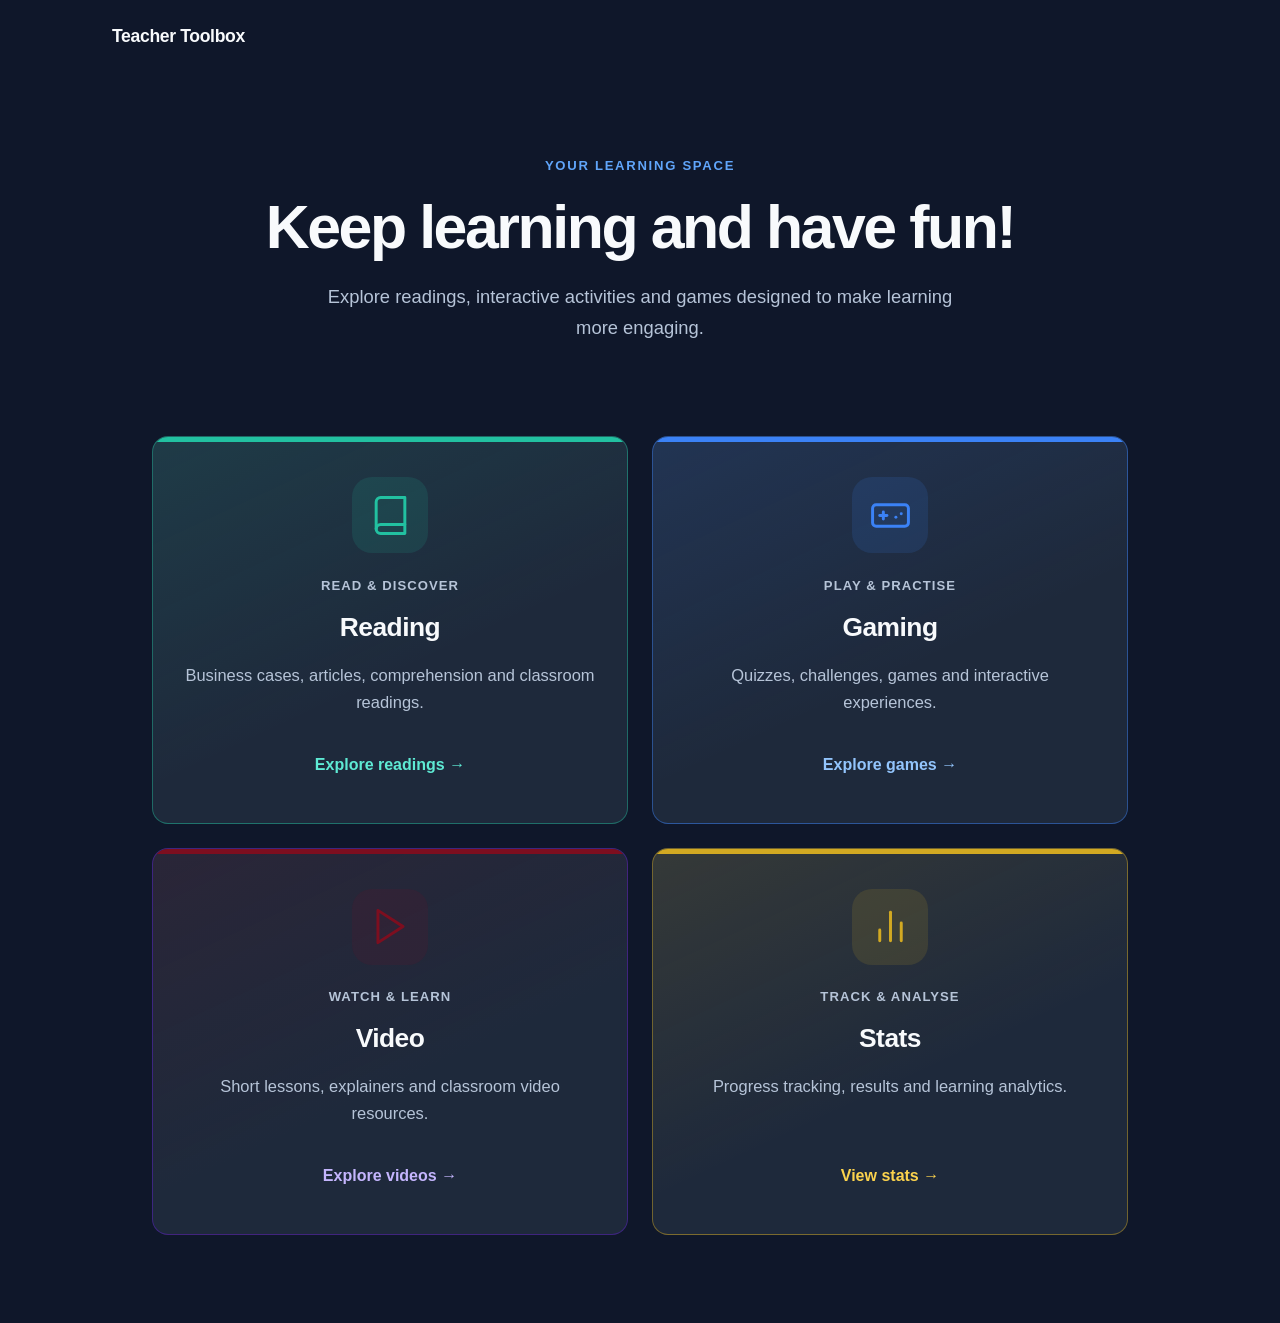
==== commit e027b2e6: "Update index.html" ====
--- a/index.html
+++ b/index.html
@@ -21,8 +21,8 @@
   --gaming-accent:#3b82f6;
   --gaming-soft:rgba(59,130,246,.13);
 
-  --video-accent:#6022d2;
-  --video-soft:rgba(96,34,210,.13);
+  --video-accent:#7d0e1f;
+  --video-soft:rgba(125,14,31,.13);
 
   --stats-accent:#d2a922;
   --stats-soft:rgba(210,169,34,.13);
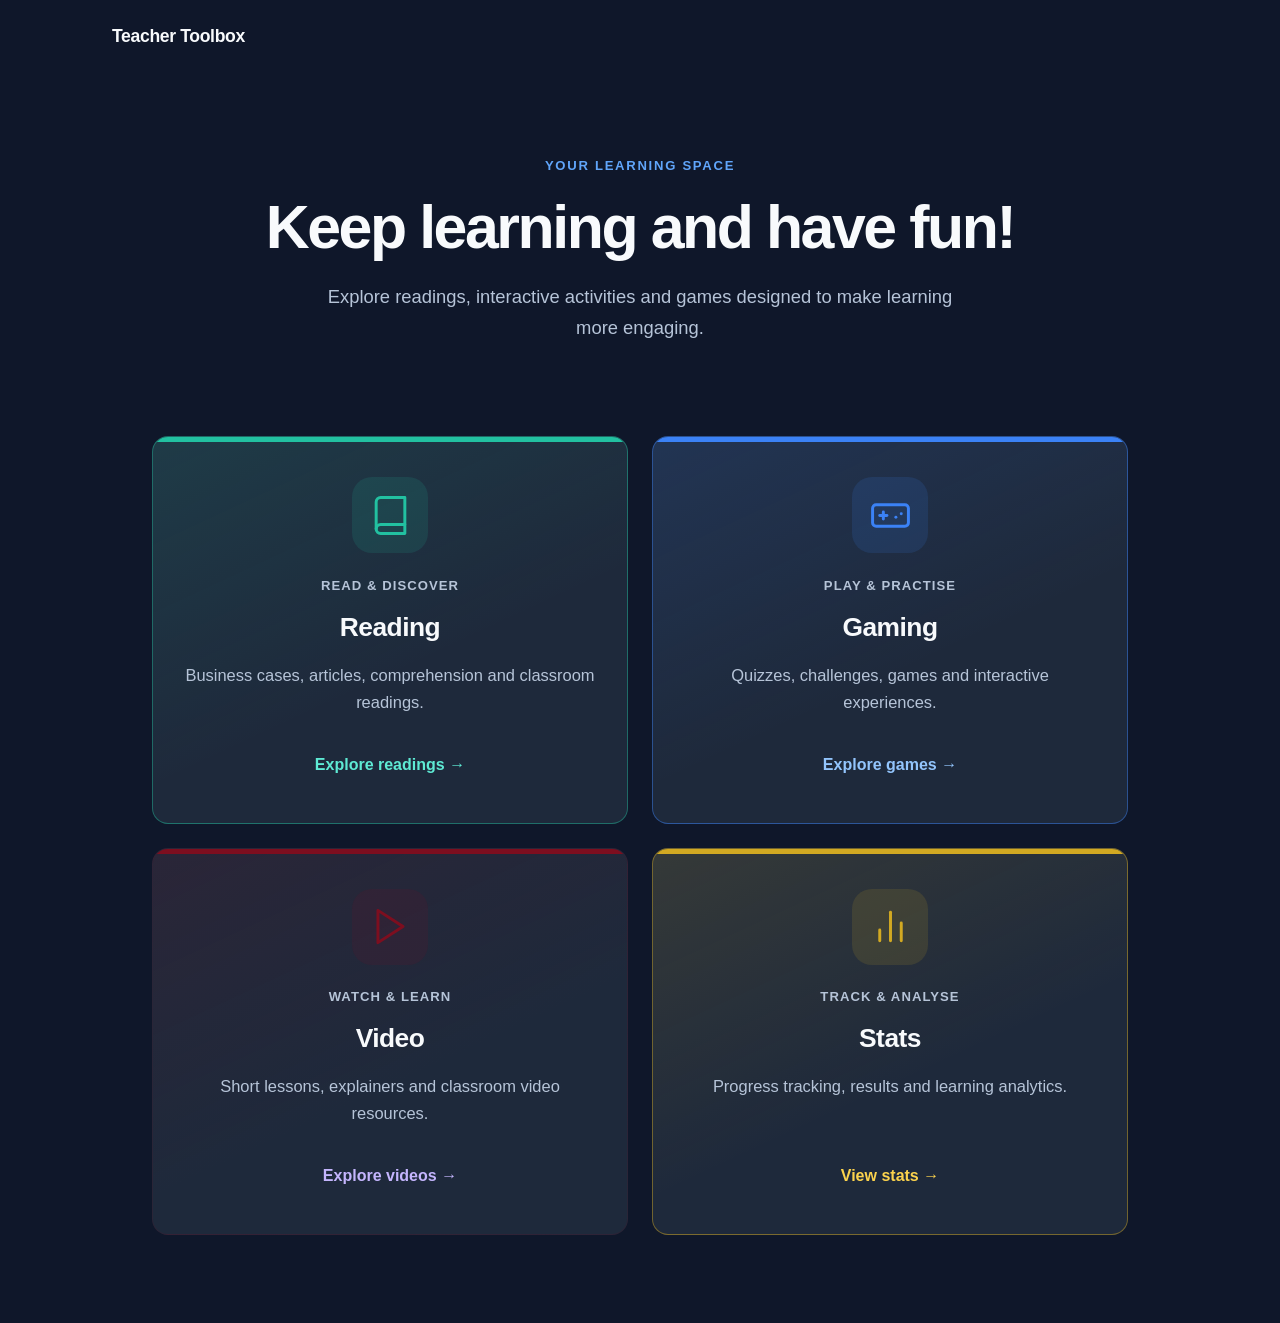
==== commit eeca7be1: "Update index.html" ====
--- a/index.html
+++ b/index.html
@@ -58,7 +58,7 @@
 .games-card:hover,.games-card:focus-visible{border-color:var(--gaming-accent)}
 
 /* Video */
-.video-card{border-color:rgba(96,34,210,.45);background:linear-gradient(155deg,var(--video-soft),transparent 58%),var(--surface-color)}
+.video-card{border-color:rgba(125,14,31,.13);background:linear-gradient(155deg,var(--video-soft),transparent 58%),var(--surface-color)}
 .video-card:before{background:var(--video-accent)}
 .video-card .card-icon{color:var(--video-accent);background:var(--video-soft)}
 .video-card .card-link{color:#c4b5fd}
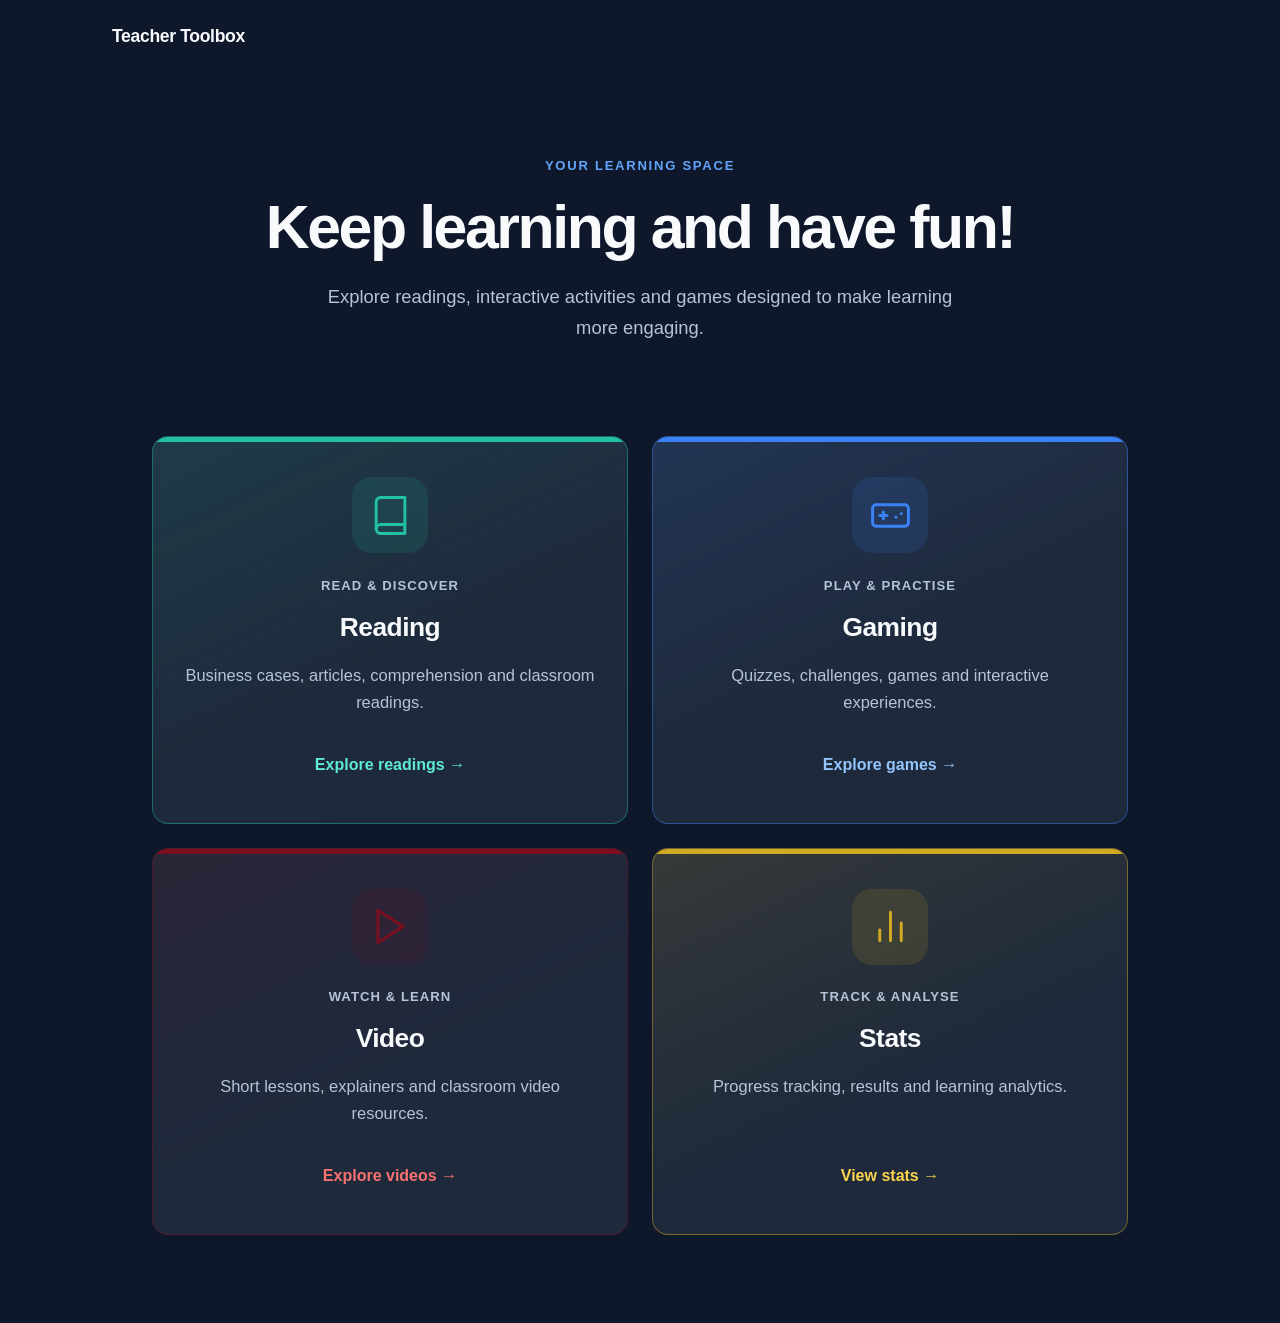
==== commit 66106b26: "Update index.html" ====
--- a/index.html
+++ b/index.html
@@ -58,11 +58,11 @@
 .games-card:hover,.games-card:focus-visible{border-color:var(--gaming-accent)}
 
 /* Video */
-.video-card{border-color:rgba(125,14,31,.13);background:linear-gradient(155deg,var(--video-soft),transparent 58%),var(--surface-color)}
-.video-card:before{background:var(--video-accent)}
-.video-card .card-icon{color:var(--video-accent);background:var(--video-soft)}
-.video-card .card-link{color:#c4b5fd}
-.video-card:hover,.video-card:focus-visible{border-color:var(--video-accent)}
+.video-card {border-color: rgba(125, 14, 31, 0.45);background: linear-gradient(155deg, var(--video-soft), transparent 58%), var(--surface-color);}
+.video-card:before {background: var(--video-accent);}
+.video-card .card-icon {color: var(--video-accent);background: var(--video-soft);}
+.video-card .card-link {color: #f87171;}
+.video-card:hover,.video-card:focus-visible{border-color: var(--video-accent);}
 
 /* Stats */
 .stats-card{border-color:rgba(210,169,34,.45);background:linear-gradient(155deg,var(--stats-soft),transparent 58%),var(--surface-color)}
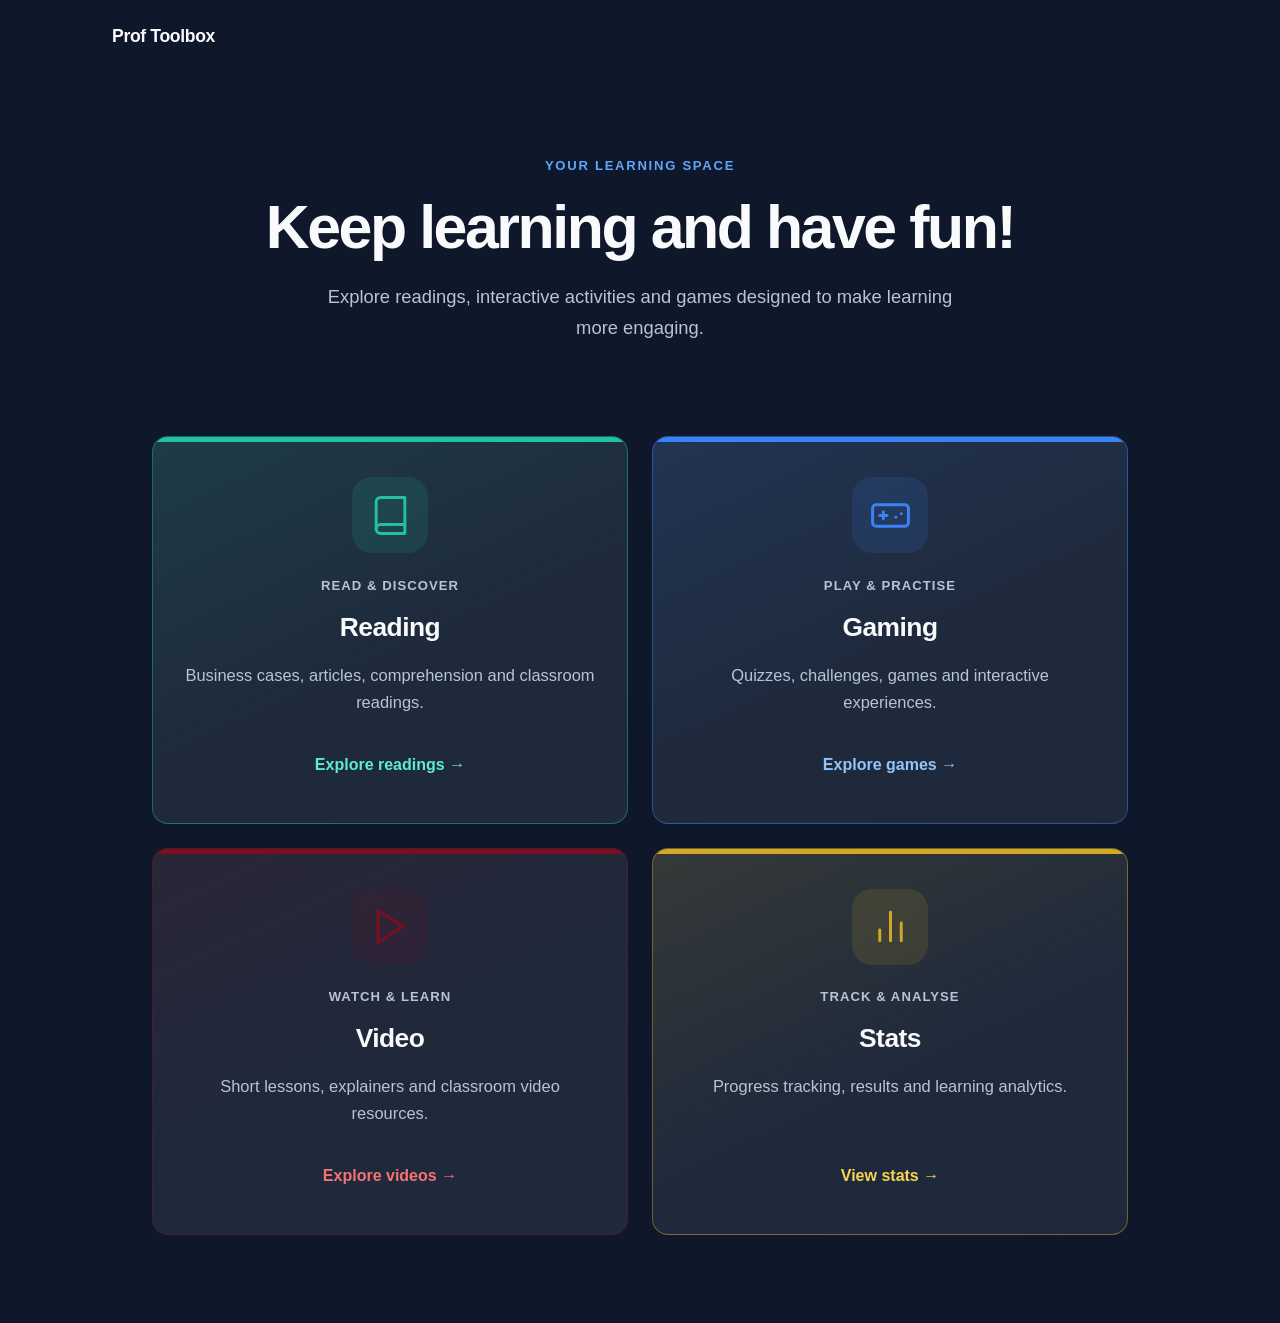
==== commit 6e3591f9: "Update index.html" ====
--- a/index.html
+++ b/index.html
@@ -5,7 +5,7 @@
 <meta name="viewport" content="width=device-width, initial-scale=1.0">
 <meta name="description" content="A bilingual library of reading activities and educational games.">
 <meta name="theme-color" content="#0f172a">
-<title>Teacher Toolbox | Learning Library</title>
+<title>Prof Toolbox | Learning Library</title>
 <style>
 :root {
   --bg-color:#0f172a;
@@ -97,7 +97,7 @@
 </head>
 <body>
 <header class="site-header">
-  <a class="brand" href="index.html">Teacher Toolbox</a>
+  <a class="brand" href="index.html">Prof Toolbox</a>
 </header>
 
 <main>
